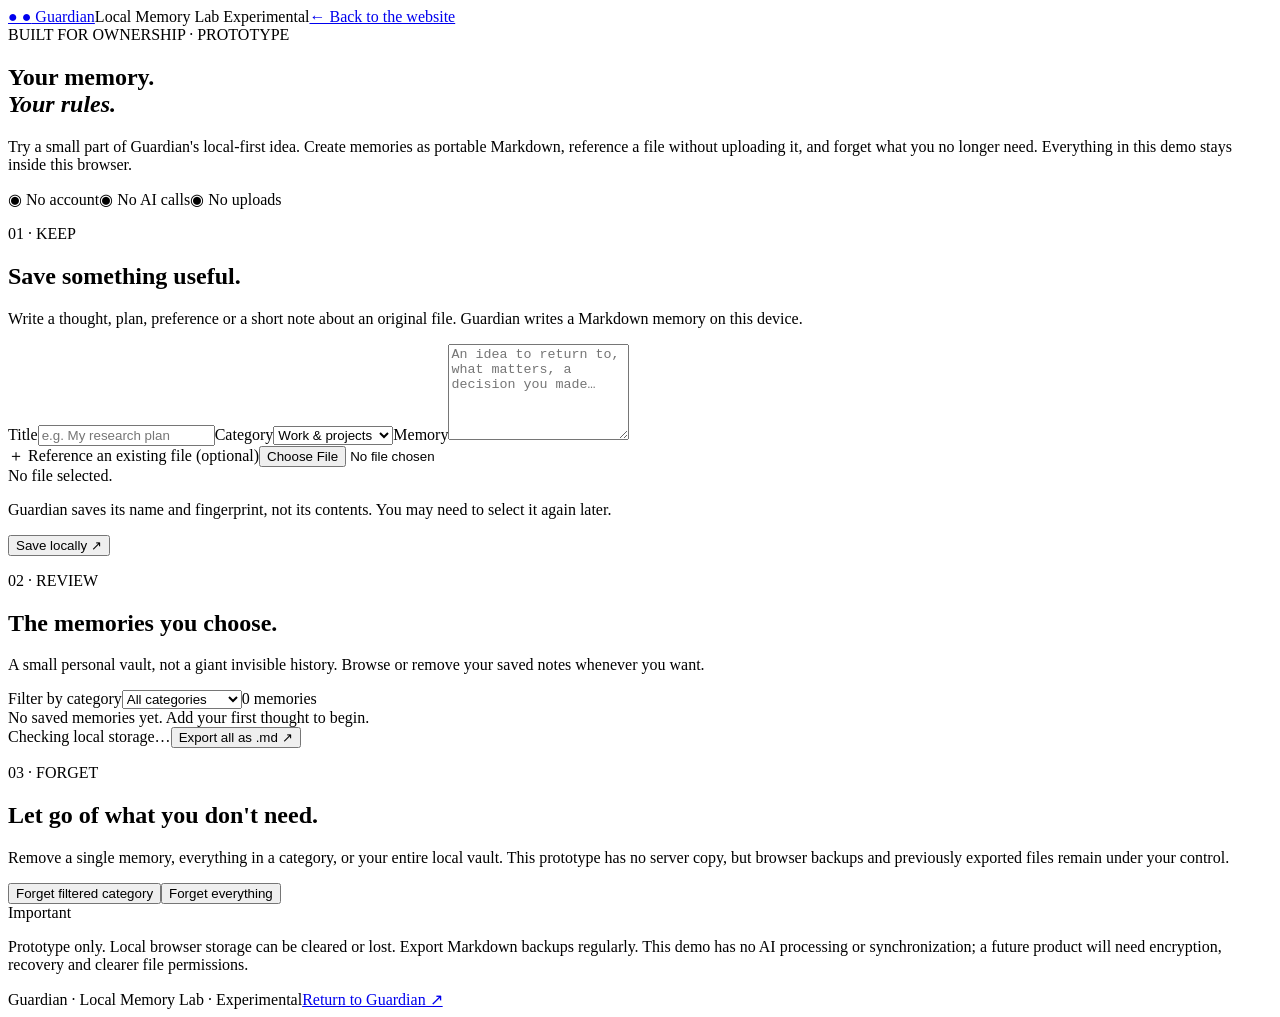
==== lab/index.html @ f90a4656 "Add Guardian local-first memory prototype: lab/index.html" ====
<!doctype html>
<html lang="en">
<head>
  <meta charset="utf-8">
  <meta name="viewport" content="width=device-width,initial-scale=1">
  <meta name="theme-color" content="#f8f7f4">
  <meta name="description" content="Explore Guardian's experimental local-only Markdown memory. No AI, upload or account required.">
  <meta http-equiv="Content-Security-Policy" content="default-src 'none'; script-src 'self'; style-src 'self'; img-src 'self' data:; connect-src 'none'; object-src 'none'; base-uri 'none'; form-action 'none'">
  <title>Memory Lab · Guardian</title>
  <link rel="icon" type="image/svg+xml" href="../assets/favicon.svg">
  <link rel="stylesheet" href="lab.css">
  <script src="lab.js" defer></script>
</head>
<body>
<header class="lab-header"><div class="shell nav"><a class="logo" href="../"><span aria-hidden="true" class="robot-mark">● ●</span> Guardian</a><span class="lab-status">Local Memory Lab <i></i> Experimental</span><a class="back" href="../">← Back to the website</a></div></header>
<main>
  <section class="intro shell"><div class="intro-copy"><span class="eyebrow">BUILT FOR OWNERSHIP · PROTOTYPE</span><h1>Your memory.<br><em>Your rules.</em></h1><p>Try a small part of Guardian's local-first idea. Create memories as portable Markdown, reference a file without uploading it, and forget what you no longer need. Everything in this demo stays inside this browser.</p><div class="privacy-line"><span>◉ No account</span><span>◉ No AI calls</span><span>◉ No uploads</span></div></div><div class="memory-orb" aria-hidden="true"><div class="memory-orb-inner"><span class="mem-eye"></span><span class="mem-eye"></span><i class="mem-smile"></i></div><div class="orbit-ring one"></div><div class="orbit-ring two"></div></div></section>
  <div class="shell lab-columns">
    <section class="panel composer" aria-labelledby="create-title"><div class="panel-head"><p class="eyebrow">01 · KEEP</p><h2 id="create-title">Save something useful.</h2><p>Write a thought, plan, preference or a short note about an original file. Guardian writes a Markdown memory on this device.</p></div>
      <form id="note-form"><label for="note-title">Title</label><input id="note-title" maxlength="90" required placeholder="e.g. My research plan" autocomplete="off"><label for="note-category">Category</label><select id="note-category"><option value="work">Work & projects</option><option value="study">Study & learning</option><option value="life">Daily life</option><option value="preferences">Preferences</option></select><label for="note-content">Memory</label><textarea id="note-content" rows="6" maxlength="12000" placeholder="An idea to return to, what matters, a decision you made…"></textarea>
      <div class="attachment-area"><label class="attach-control" for="reference-file">＋ Reference an existing file <span>(optional)</span></label><input id="reference-file" type="file" accept="image/*,.pdf,.txt,.md,.doc,.docx" aria-describedby="file-note"><div class="source-note" id="source-note" role="status">No file selected.</div><p id="file-note">Guardian saves its name and fingerprint, not its contents. You may need to select it again later.</p></div>
      <button class="primary" type="submit" id="save-memory">Save locally <span>↗</span></button></form>
    </section>
    <section class="panel vault" aria-labelledby="vault-title"><div class="panel-head"><p class="eyebrow">02 · REVIEW</p><h2 id="vault-title">The memories you choose.</h2><p>A small personal vault, not a giant invisible history. Browse or remove your saved notes whenever you want.</p></div><div class="vault-toolbar"><label for="filter-category" class="sr-only">Filter by category</label><select id="filter-category"><option value="all">All categories</option><option value="work">Work & projects</option><option value="study">Study & learning</option><option value="life">Daily life</option><option value="preferences">Preferences</option></select><span class="vault-count" id="memory-count">0 memories</span></div><div id="memory-list" class="memory-list" aria-live="polite"><div class="empty-state">No saved memories yet. Add your first thought to begin.</div></div><div class="vault-bottom"><span id="storage-label">Checking local storage…</span><button id="export-all" class="quiet" type="button">Export all as .md ↗</button></div></section>
  </div>
  <section class="shell forget-panel" aria-labelledby="forget-title"><div><p class="eyebrow">03 · FORGET</p><h2 id="forget-title">Let go of what you don't need.</h2><p>Remove a single memory, everything in a category, or your entire local vault. This prototype has no server copy, but browser backups and previously exported files remain under your control.</p></div><div class="forget-actions"><button class="outline" id="forget-category" type="button">Forget filtered category</button><button class="danger" id="clear-all" type="button">Forget everything</button></div></section>
  <div class="shell note-band"><span>Important</span><p>Prototype only. Local browser storage can be cleared or lost. Export Markdown backups regularly. This demo has no AI processing or synchronization; a future product will need encryption, recovery and clearer file permissions.</p></div>
</main>
<footer class="shell footer"><span>Guardian · Local Memory Lab · Experimental</span><a href="../">Return to Guardian ↗</a></footer>
<div class="toast" id="toast" role="status" aria-live="polite"></div>
</body>
</html>
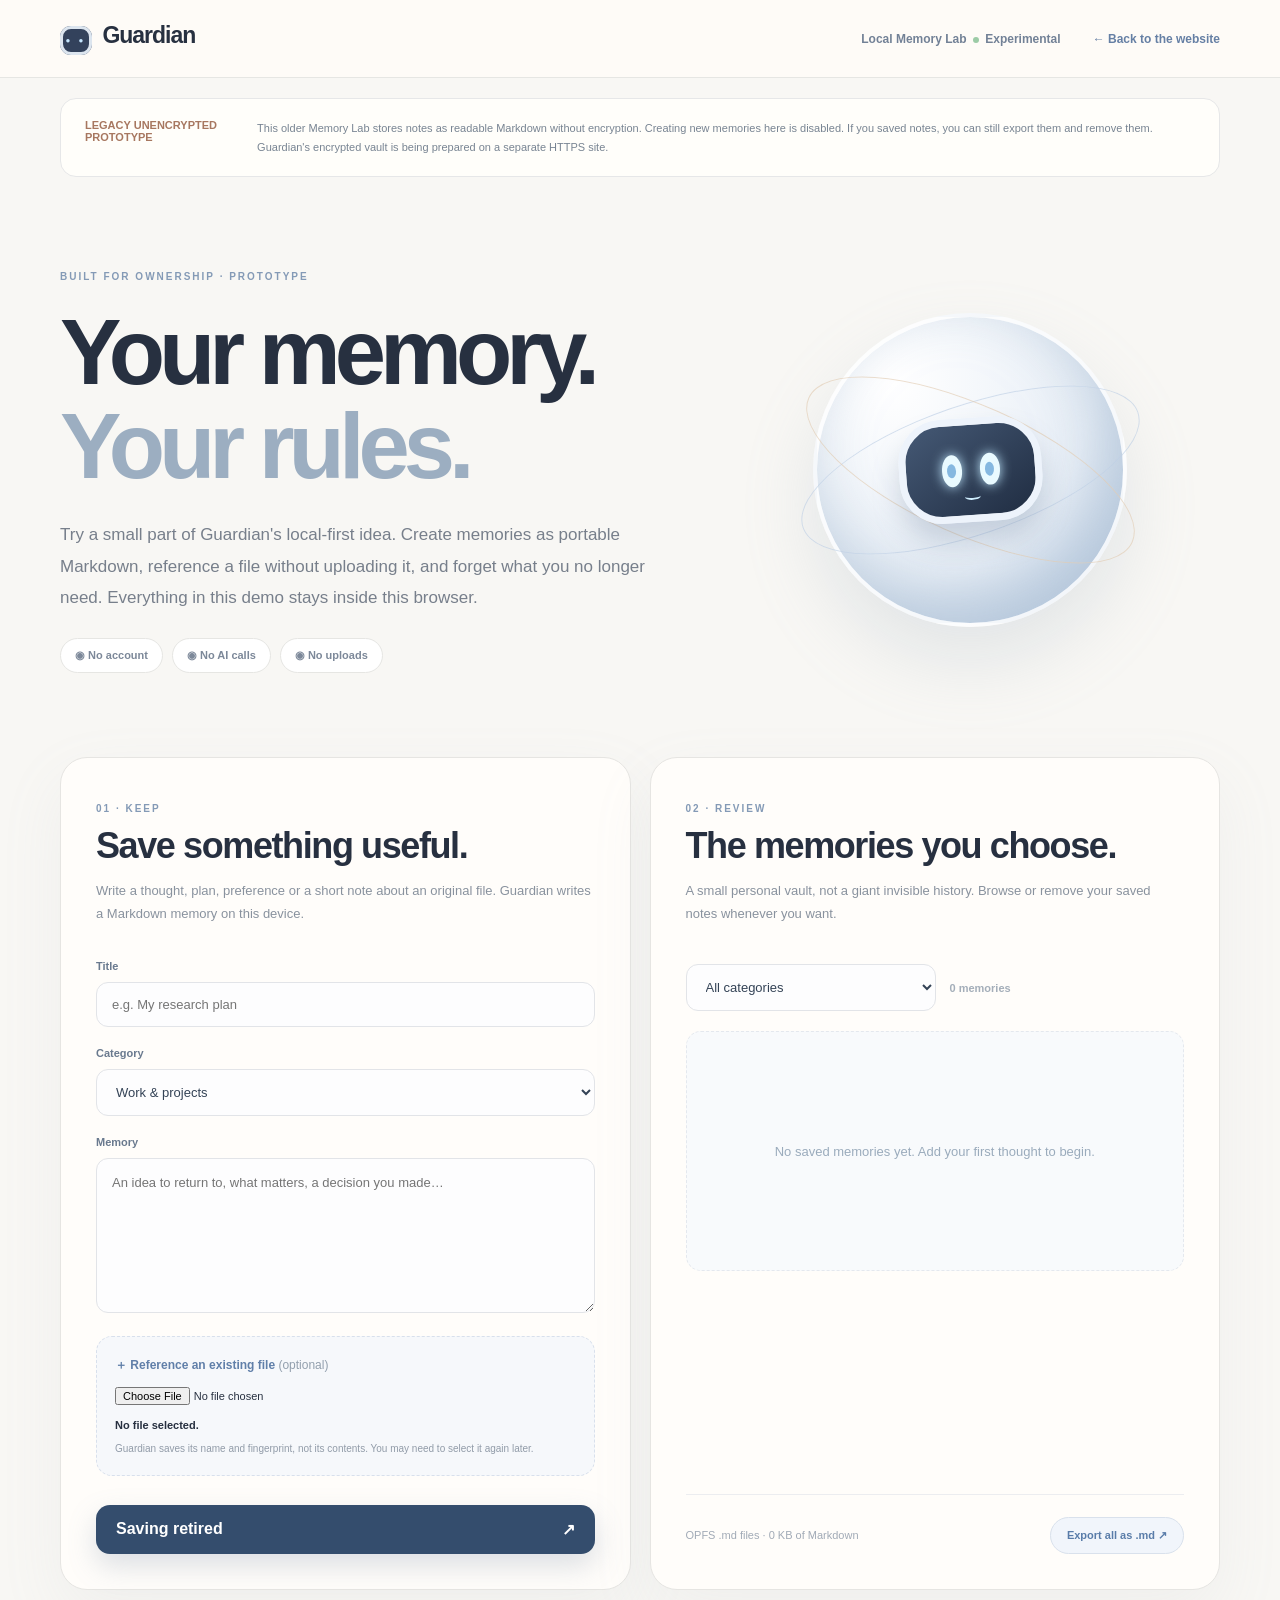
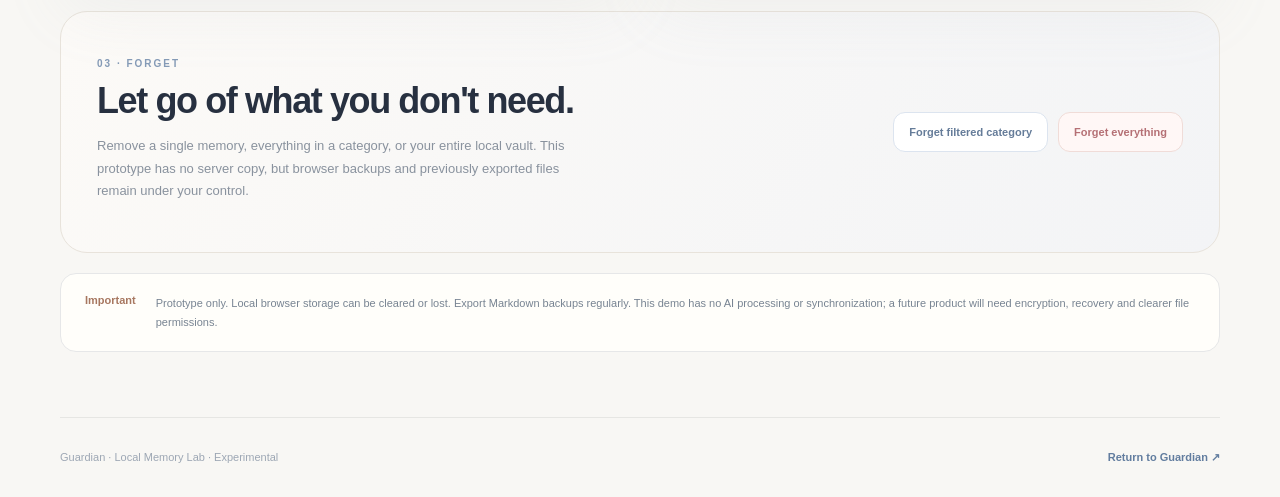
==== commit 1e0e8445: "Mark unencrypted legacy Lab as retired, keep exports accessible" ====
--- a/lab/index.html
+++ b/lab/index.html
@@ -13,13 +13,13 @@
 </head>
 <body>
 <header class="lab-header"><div class="shell nav"><a class="logo" href="../"><span aria-hidden="true" class="robot-mark">● ●</span> Guardian</a><span class="lab-status">Local Memory Lab <i></i> Experimental</span><a class="back" href="../">← Back to the website</a></div></header>
-<main>
+<main><div class="shell note-band"><span>LEGACY UNENCRYPTED PROTOTYPE</span><p>This older Memory Lab stores notes as readable Markdown without encryption. Creating new memories here is disabled. If you saved notes, you can still export them and remove them. Guardian's encrypted vault is being prepared on a separate HTTPS site.</p></div>
   <section class="intro shell"><div class="intro-copy"><span class="eyebrow">BUILT FOR OWNERSHIP · PROTOTYPE</span><h1>Your memory.<br><em>Your rules.</em></h1><p>Try a small part of Guardian's local-first idea. Create memories as portable Markdown, reference a file without uploading it, and forget what you no longer need. Everything in this demo stays inside this browser.</p><div class="privacy-line"><span>◉ No account</span><span>◉ No AI calls</span><span>◉ No uploads</span></div></div><div class="memory-orb" aria-hidden="true"><div class="memory-orb-inner"><span class="mem-eye"></span><span class="mem-eye"></span><i class="mem-smile"></i></div><div class="orbit-ring one"></div><div class="orbit-ring two"></div></div></section>
   <div class="shell lab-columns">
     <section class="panel composer" aria-labelledby="create-title"><div class="panel-head"><p class="eyebrow">01 · KEEP</p><h2 id="create-title">Save something useful.</h2><p>Write a thought, plan, preference or a short note about an original file. Guardian writes a Markdown memory on this device.</p></div>
       <form id="note-form"><label for="note-title">Title</label><input id="note-title" maxlength="90" required placeholder="e.g. My research plan" autocomplete="off"><label for="note-category">Category</label><select id="note-category"><option value="work">Work & projects</option><option value="study">Study & learning</option><option value="life">Daily life</option><option value="preferences">Preferences</option></select><label for="note-content">Memory</label><textarea id="note-content" rows="6" maxlength="12000" placeholder="An idea to return to, what matters, a decision you made…"></textarea>
       <div class="attachment-area"><label class="attach-control" for="reference-file">＋ Reference an existing file <span>(optional)</span></label><input id="reference-file" type="file" accept="image/*,.pdf,.txt,.md,.doc,.docx" aria-describedby="file-note"><div class="source-note" id="source-note" role="status">No file selected.</div><p id="file-note">Guardian saves its name and fingerprint, not its contents. You may need to select it again later.</p></div>
-      <button class="primary" type="submit" id="save-memory">Save locally <span>↗</span></button></form>
+      <button class="primary" type="submit" id="save-memory" disabled aria-disabled="true">Saving retired <span>↗</span></button></form>
     </section>
     <section class="panel vault" aria-labelledby="vault-title"><div class="panel-head"><p class="eyebrow">02 · REVIEW</p><h2 id="vault-title">The memories you choose.</h2><p>A small personal vault, not a giant invisible history. Browse or remove your saved notes whenever you want.</p></div><div class="vault-toolbar"><label for="filter-category" class="sr-only">Filter by category</label><select id="filter-category"><option value="all">All categories</option><option value="work">Work & projects</option><option value="study">Study & learning</option><option value="life">Daily life</option><option value="preferences">Preferences</option></select><span class="vault-count" id="memory-count">0 memories</span></div><div id="memory-list" class="memory-list" aria-live="polite"><div class="empty-state">No saved memories yet. Add your first thought to begin.</div></div><div class="vault-bottom"><span id="storage-label">Checking local storage…</span><button id="export-all" class="quiet" type="button">Export all as .md ↗</button></div></section>
   </div>
--- a/lab/lab.css
+++ b/lab/lab.css
@@ -0,0 +1,4 @@
+:root{color-scheme:light;--bg:#f8f7f4;--ink:#273040;--sub:#777f8b;--blue:#748eb5;--line:#e6e6e3;--font:ui-sans-serif,-apple-system,BlinkMacSystemFont,"Segoe UI",sans-serif}*{box-sizing:border-box}html{scroll-behavior:smooth}body{margin:0;background:var(--bg);color:var(--ink);font-family:var(--font);-webkit-font-smoothing:antialiased}button,input,textarea,select{font:inherit}button{cursor:pointer}a{color:inherit;text-decoration:none}button:focus-visible,a:focus-visible,input:focus-visible,textarea:focus-visible,select:focus-visible{outline:3px solid #a5bcdd;outline-offset:3px}.shell{width:min(1160px,calc(100% - 56px));margin:auto}.lab-header{background:#fffcf8cf;backdrop-filter:blur(18px);border-bottom:1px solid var(--line)}.nav{height:77px;display:flex;align-items:center;gap:20px}.logo{font-size:23px;font-weight:800;letter-spacing:-1px;white-space:nowrap}.robot-mark{display:inline-grid;place-items:center;margin-right:5px;border-radius:11px;width:32px;height:29px;background:#33425c;font-size:8px;letter-spacing:3px;color:#c4e6ff;box-shadow:inset 0 0 0 3px #dce5ef}.lab-status{margin-left:auto;font-size:12px;color:#728196;font-weight:650}.lab-status i{display:inline-block;width:6px;height:6px;background:#9ccba6;border-radius:50%;margin:0 3px}.back{margin-left:12px;font-size:12px;font-weight:700;color:#657fa4}.intro{display:grid;grid-template-columns:1.1fr .9fr;align-items:center;padding:89px 0 84px;gap:50px}.eyebrow{font-size:10px;letter-spacing:2px;color:#849ab6;font-weight:800;text-transform:uppercase}.intro h1{font-size:clamp(58px,7.2vw,106px);letter-spacing:-.065em;line-height:1.02;margin:22px 0 25px;font-weight:780}.intro h1 em{font-style:normal;color:#9caec1}.intro-copy>p:not(.eyebrow){max-width:590px;font-size:17px;line-height:1.85;color:var(--sub)}.privacy-line{display:flex;flex-wrap:wrap;gap:9px;margin-top:24px}.privacy-line span{border-radius:20px;background:white;border:1px solid var(--line);padding:10px 14px;color:#7c8899;font-size:11px;font-weight:750}.memory-orb{height:340px;position:relative;display:grid;place-items:center}.memory-orb:before{content:"";width:306px;height:306px;border-radius:50%;background:radial-gradient(circle at 25% 22%,#fff,#e7eef6 60%,#bdcee3);box-shadow:inset -15px -25px 60px #a6bbd1a0,0 35px 70px #9bacbe3a;border:4px solid #ffffffbe}.memory-orb-inner{position:absolute;z-index:3;width:143px;height:104px;border-radius:43px;border:7px solid #edf3fb;background:linear-gradient(145deg,#455975,#202d42);display:flex;align-items:center;justify-content:center;gap:18px;box-shadow:0 19px 28px #6a7d9b49;transform:rotate(-4deg)}.mem-eye{height:32px;width:20px;background:#e9faff;border-radius:50%;box-shadow:0 0 12px #c0e8fd}.mem-eye:after{content:"";display:block;height:14px;width:9px;background:#85b8e0;position:relative;top:9px;left:5px;border-radius:50%}.mem-smile{position:absolute;bottom:15px;height:7px;width:16px;border-bottom:2px solid #d0efff;border-radius:50%}.orbit-ring{position:absolute;z-index:2;border:1px solid #c0d0e5a8;border-radius:50%;width:355px;height:130px;transform:rotate(-19deg)}.orbit-ring.two{border-color:#e3cdb5a8;transform:rotate(24deg)}.lab-columns{display:grid;grid-template-columns:1fr 1fr;gap:19px;align-items:stretch}.panel{border:1px solid #e6e5e2;background:#fffdfa;border-radius:27px;box-shadow:0 24px 65px #9ba6b517;padding:35px;min-width:0}.panel-head h2,.forget-panel h2{font-size:clamp(26px,3.2vw,36px);letter-spacing:-1.4px;line-height:1.2;margin:10px 0 10px}.panel-head>p:last-child,.forget-panel>div>p:last-child{font-size:13px;line-height:1.75;color:#89929e;max-width:500px}.composer form{display:grid;gap:10px;margin-top:25px}.composer form>label:not(.attach-control){font-size:11px;font-weight:800;color:#69798e;margin-top:10px}.composer input:not([type=file]),.composer select,.composer textarea,.vault-toolbar select{width:100%;border:1px solid #e2e4e8;background:#fdfdfe;border-radius:12px;padding:14px 15px;color:#344356;resize:vertical;font-size:13px}.composer textarea{min-height:140px;line-height:1.6}.attachment-area{background:#f6f8fb;border:1px dashed #d8e0ec;border-radius:16px;padding:18px;margin:13px 0 6px}.attach-control{font-size:12px;font-weight:800;color:#607fa9;cursor:pointer}.attach-control span{font-weight:500;color:#929fad}.attachment-area input[type=file]{display:block;margin-top:13px;font-size:11px;width:100%}.source-note{font-size:11px;font-weight:700;margin:12px 0 0;line-height:1.5}.attachment-area p{font-size:10px;color:#919ba8;line-height:1.6;margin:7px 0 0}.primary{padding:15px 20px;border:0;background:#344d6d;border-radius:14px;color:#fff;text-align:left;font-weight:750;display:flex;justify-content:space-between;margin-top:13px;box-shadow:0 12px 28px #788da842}.primary:hover{background:#455f83}.vault{display:flex;flex-direction:column}.vault-toolbar{display:flex;align-items:center;gap:14px;margin-top:26px}.vault-toolbar select{max-width:250px}.vault-count{font-size:11px;font-weight:750;color:#a4aeb9;white-space:nowrap}.memory-list{display:grid;gap:10px;align-content:start;min-height:295px;max-height:528px;overflow-y:auto;margin:20px 0}.empty-state{display:grid;place-items:center;text-align:center;background:#f8fafc;border:1px dashed #e4e8ee;border-radius:15px;padding:30px;font-size:13px;color:#9aabbc;min-height:240px}.memory-item{padding:18px;border:1px solid #eceef0;border-radius:16px;background:linear-gradient(180deg,#fff,#fafbfc)}.memory-top{display:flex;justify-content:space-between;align-items:center;gap:10px}.memory-top span{color:#7d98bb;font-size:10px;font-weight:850;text-transform:uppercase;letter-spacing:.8px}.memory-item h3{font-size:16px;margin:10px 0 7px;letter-spacing:-.35px}.memory-item p{font-size:12px;line-height:1.65;color:#7c8794;margin:0;white-space:pre-wrap;word-break:break-word}.memory-meta{display:flex;justify-content:space-between;align-items:center;gap:10px;margin-top:12px;color:#a4adb9;font-size:10px}.memory-meta button{border:0;background:transparent;color:#a86b72;font-size:11px;font-weight:750}.memory-meta button:hover{text-decoration:underline}.vault-bottom{margin-top:auto;border-top:1px solid #ecedf0;padding-top:22px;display:flex;gap:12px;align-items:center;justify-content:space-between;font-size:11px;color:#a1aab6}.quiet{border:1px solid #d9e1ec;border-radius:20px;background:#f1f5fb;padding:11px 16px;font-size:11px;color:#597ca9;font-weight:800}.forget-panel{margin-top:21px;border:1px solid #e8e3db;border-radius:27px;padding:36px;background:linear-gradient(120deg,#fcfaf7,#f3f4f6);display:grid;grid-template-columns:1.4fr 1fr;align-items:center;gap:40px}.forget-actions{display:flex;flex-wrap:wrap;justify-content:flex-end;gap:10px}.outline,.danger{border-radius:12px;padding:13px 15px;background:#fff;font-size:11px;font-weight:800;border:1px solid #dce4ef;color:#657c99}.danger{border-color:#f0dcd8;background:#fff7f6;color:#b57075}.note-band{display:flex;gap:20px;border-radius:16px;border:1px solid #e6e7e8;margin-top:20px;padding:20px 24px;color:#788492;background:#fffefa}.note-band span{font-size:11px;font-weight:800;color:#a77760}.note-band p{font-size:11px;line-height:1.7;margin:0}.footer{display:flex;justify-content:space-between;gap:15px;border-top:1px solid var(--line);padding:33px 0;margin-top:65px;color:#9da7b4;font-size:11px}.footer a{font-weight:750;color:#627d9f}.toast{position:fixed;z-index:100;bottom:22px;right:20px;border:1px solid #e7eaee;background:#fff;border-radius:14px;padding:14px 18px;box-shadow:0 16px 45px #8e99aa33;font-size:12px;color:#54718f;opacity:0;transform:translateY(16px);pointer-events:none;transition:opacity .25s,transform .25s}.toast.is-visible{opacity:1;transform:translateY(0)}.toast.is-error{color:#a45e61}.sr-only{position:absolute;width:1px;height:1px;overflow:hidden;clip:rect(0,0,0,0);white-space:nowrap}
+@media(max-width:900px){.intro,.lab-columns,.forget-panel{grid-template-columns:1fr}.memory-orb{height:250px;order:-1}.memory-orb:before{width:216px;height:216px}.memory-orb-inner{transform:scale(.85)}.orbit-ring{width:255px;height:90px}.intro{padding-top:50px;gap:20px}.forget-actions{justify-content:flex-start}}
+@media(max-width:600px){.shell{width:calc(100% - 30px)}.lab-status{display:none}.nav{height:65px}.logo{font-size:20px}.back{margin-left:auto;font-size:10px}.intro h1{font-size:56px}.intro-copy>p:not(.eyebrow){font-size:14px}.panel{padding:24px}.vault-toolbar{flex-wrap:wrap}.vault-bottom{flex-wrap:wrap}.forget-panel{padding:25px}.note-band{flex-direction:column;gap:7px}.footer{flex-direction:column}.memory-orb{height:230px}}
+@media(prefers-reduced-motion:reduce){*,*:before,*:after{animation:none!important;transition:none!important;scroll-behavior:auto!important}}
